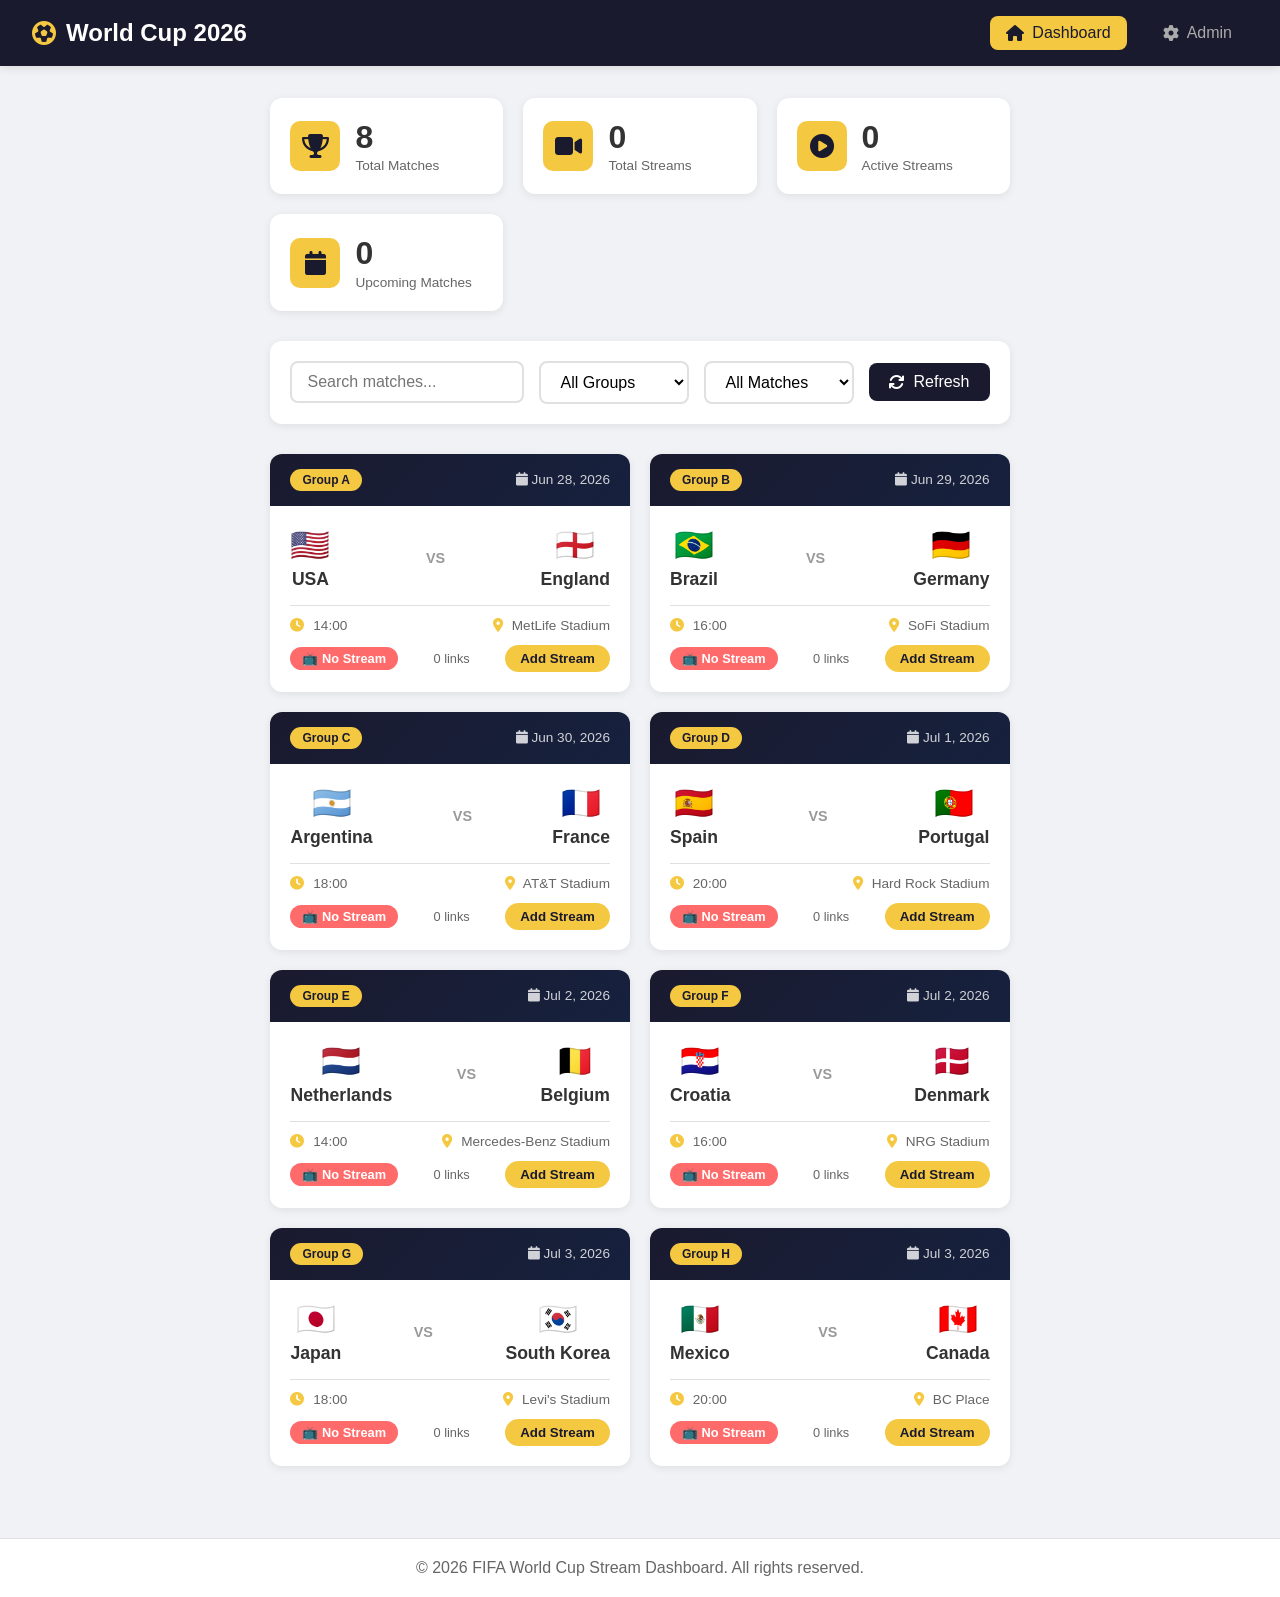
==== admin.html @ a696808f "Add admin dashboard HTML structure" ====
<!DOCTYPE html>
<html lang="en">
<head>
    <meta charset="UTF-8">
    <meta name="viewport" content="width=device-width, initial-scale=1.0">
    <title>FIFA World Cup 2026 - Stream Dashboard</title>
    <link rel="stylesheet" href="styles.css">
    <link rel="stylesheet" href="https://cdnjs.cloudflare.com/ajax/libs/font-awesome/6.4.0/css/all.min.css">
</head>
<body>
    <!-- Navigation -->
    <nav class="navbar">
        <div class="nav-container">
            <div class="nav-logo">
                <i class="fas fa-futbol"></i>
                <span>World Cup 2026</span>
            </div>
            <div class="nav-links">
                <a href="index.html" class="active"><i class="fas fa-home"></i> Dashboard</a>
                <a href="admin.html"><i class="fas fa-cog"></i> Admin</a>
            </div>
        </div>
    </nav>

    <!-- Main Content -->
    <div class="container">
        <!-- Stats Section -->
        <section class="stats-section">
            <div class="stat-card">
                <div class="stat-icon"><i class="fas fa-trophy"></i></div>
                <div class="stat-info">
                    <span class="stat-number" id="totalGames">0</span>
                    <span class="stat-label">Total Matches</span>
                </div>
            </div>
            <div class="stat-card">
                <div class="stat-icon"><i class="fas fa-video"></i></div>
                <div class="stat-info">
                    <span class="stat-number" id="totalStreams">0</span>
                    <span class="stat-label">Total Streams</span>
                </div>
            </div>
            <div class="stat-card">
                <div class="stat-icon"><i class="fas fa-play-circle"></i></div>
                <div class="stat-info">
                    <span class="stat-number" id="activeStreams">0</span>
                    <span class="stat-label">Active Streams</span>
                </div>
            </div>
            <div class="stat-card">
                <div class="stat-icon"><i class="fas fa-calendar"></i></div>
                <div class="stat-info">
                    <span class="stat-number" id="upcomingMatches">0</span>
                    <span class="stat-label">Upcoming Matches</span>
                </div>
            </div>
        </section>

        <!-- Filter Section -->
        <section class="filter-section">
            <div class="filter-container">
                <input type="text" id="searchInput" placeholder="Search matches..." class="search-input">
                <select id="groupFilter" class="filter-select">
                    <option value="all">All Groups</option>
                    <option value="Group A">Group A</option>
                    <option value="Group B">Group B</option>
                    <option value="Group C">Group C</option>
                    <option value="Group D">Group D</option>
                </select>
                <select id="streamFilter" class="filter-select">
                    <option value="all">All Matches</option>
                    <option value="has">Has Stream</option>
                    <option value="no">No Stream</option>
                </select>
                <button id="refreshBtn" class="refresh-btn">
                    <i class="fas fa-sync"></i> Refresh
                </button>
            </div>
        </section>

        <!-- Matches Grid -->
        <section class="matches-section">
            <div class="matches-grid" id="matchesGrid">
                <!-- Matches will be rendered here -->
            </div>
        </section>
    </div>

    <!-- Footer -->
    <footer class="footer">
        <p>&copy; 2026 FIFA World Cup Stream Dashboard. All rights reserved.</p>
    </footer>

    <!-- Modal for Stream Links -->
    <div class="modal" id="streamModal">
        <div class="modal-content">
            <div class="modal-header">
                <h2 id="modalTitle">Match Streams</h2>
                <button class="modal-close" onclick="closeModal()">&times;</button>
            </div>
            <div class="modal-body" id="modalBody">
                <!-- Stream links will be rendered here -->
            </div>
        </div>
    </div>

    <script src="script.js"></script>
</body>
</html>
---- styles.css ----
/* Reset & Base */
* {
    margin: 0;
    padding: 0;
    box-sizing: border-box;
}

body {
    font-family: 'Segoe UI', Tahoma, Geneva, Verdana, sans-serif;
    background: #f0f2f5;
    color: #333;
    min-height: 100vh;
    display: flex;
    flex-direction: column;
}

/* Navigation */
.navbar {
    background: #1a1a2e;
    color: white;
    padding: 1rem 2rem;
    box-shadow: 0 2px 10px rgba(0,0,0,0.1);
    position: sticky;
    top: 0;
    z-index: 1000;
}

.nav-container {
    max-width: 1400px;
    margin: 0 auto;
    display: flex;
    justify-content: space-between;
    align-items: center;
}

.nav-logo {
    font-size: 1.5rem;
    font-weight: bold;
    display: flex;
    align-items: center;
    gap: 10px;
}

.nav-logo i {
    color: #f5c842;
}

.nav-links {
    display: flex;
    gap: 20px;
}

.nav-links a {
    color: #aaa;
    text-decoration: none;
    padding: 8px 16px;
    border-radius: 8px;
    transition: all 0.3s;
    display: flex;
    align-items: center;
    gap: 8px;
}

.nav-links a:hover {
    background: rgba(255,255,255,0.1);
    color: white;
}

.nav-links a.active {
    background: #f5c842;
    color: #1a1a2e;
}

/* Container */
.container {
    max-width: 1400px;
    margin: 0 auto;
    padding: 2rem;
    flex: 1;
}

/* Stats Section */
.stats-section {
    display: grid;
    grid-template-columns: repeat(auto-fit, minmax(200px, 1fr));
    gap: 20px;
    margin-bottom: 30px;
}

.stat-card {
    background: white;
    border-radius: 12px;
    padding: 20px;
    display: flex;
    align-items: center;
    gap: 15px;
    box-shadow: 0 2px 8px rgba(0,0,0,0.08);
    transition: transform 0.3s;
}

.stat-card:hover {
    transform: translateY(-5px);
}

.stat-icon {
    width: 50px;
    height: 50px;
    background: #f5c842;
    border-radius: 10px;
    display: flex;
    align-items: center;
    justify-content: center;
    font-size: 1.5rem;
    color: #1a1a2e;
}

.stat-info {
    flex: 1;
}

.stat-number {
    font-size: 2rem;
    font-weight: bold;
    display: block;
    line-height: 1.2;
}

.stat-label {
    color: #666;
    font-size: 0.85rem;
}

/* Filter Section */
.filter-section {
    background: white;
    border-radius: 12px;
    padding: 20px;
    margin-bottom: 30px;
    box-shadow: 0 2px 8px rgba(0,0,0,0.08);
}

.filter-container {
    display: flex;
    gap: 15px;
    flex-wrap: wrap;
    align-items: center;
}

.search-input {
    flex: 1;
    min-width: 200px;
    padding: 10px 15px;
    border: 2px solid #e0e0e0;
    border-radius: 8px;
    font-size: 1rem;
    transition: border-color 0.3s;
}

.search-input:focus {
    outline: none;
    border-color: #f5c842;
}

.filter-select {
    padding: 10px 15px;
    border: 2px solid #e0e0e0;
    border-radius: 8px;
    font-size: 1rem;
    background: white;
    min-width: 150px;
}

.refresh-btn {
    background: #1a1a2e;
    color: white;
    border: none;
    padding: 10px 20px;
    border-radius: 8px;
    cursor: pointer;
    font-size: 1rem;
    transition: all 0.3s;
    display: flex;
    align-items: center;
    gap: 8px;
}

.refresh-btn:hover {
    background: #2a2a4e;
}

/* Matches Grid */
.matches-section {
    margin-top: 20px;
}

.matches-grid {
    display: grid;
    grid-template-columns: repeat(auto-fill, minmax(300px, 1fr));
    gap: 20px;
}

.match-card {
    background: white;
    border-radius: 12px;
    overflow: hidden;
    box-shadow: 0 2px 8px rgba(0,0,0,0.08);
    transition: all 0.3s;
    cursor: pointer;
}

.match-card:hover {
    transform: translateY(-5px);
    box-shadow: 0 8px 25px rgba(0,0,0,0.15);
}

.match-card-header {
    padding: 15px 20px;
    background: linear-gradient(135deg, #1a1a2e, #16213e);
    color: white;
    display: flex;
    justify-content: space-between;
    align-items: center;
}

.match-card-header .group-badge {
    background: #f5c842;
    color: #1a1a2e;
    padding: 4px 12px;
    border-radius: 20px;
    font-size: 0.75rem;
    font-weight: bold;
}

.match-card-body {
    padding: 20px;
}

.match-teams {
    display: flex;
    justify-content: space-between;
    align-items: center;
    margin-bottom: 15px;
}

.team {
    display: flex;
    flex-direction: column;
    align-items: center;
    gap: 5px;
}

.team .team-name {
    font-weight: bold;
    font-size: 1.1rem;
}

.team .team-flag {
    font-size: 2rem;
}

.match-vs {
    font-weight: bold;
    color: #999;
    font-size: 0.9rem;
}

.match-info {
    display: flex;
    justify-content: space-between;
    color: #666;
    font-size: 0.85rem;
    padding-top: 12px;
    border-top: 1px solid #e0e0e0;
}

.match-info i {
    margin-right: 5px;
    color: #f5c842;
}

.match-stream-status {
    margin-top: 12px;
    display: flex;
    justify-content: space-between;
    align-items: center;
}

.stream-badge {
    padding: 4px 12px;
    border-radius: 20px;
    font-size: 0.8rem;
    font-weight: bold;
}

.stream-badge.has-stream {
    background: #4caf50;
    color: white;
}

.stream-badge.no-stream {
    background: #ff6b6b;
    color: white;
}

.stream-count {
    color: #666;
    font-size: 0.8rem;
}

.watch-btn {
    background: #f5c842;
    color: #1a1a2e;
    border: none;
    padding: 6px 15px;
    border-radius: 20px;
    font-weight: bold;
    cursor: pointer;
    transition: all 0.3s;
}

.watch-btn:hover {
    transform: scale(1.05);
    background: #e6b832;
}

/* Modal */
.modal {
    display: none;
    position: fixed;
    top: 0;
    left: 0;
    width: 100%;
    height: 100%;
    background: rgba(0,0,0,0.7);
    z-index: 2000;
    justify-content: center;
    align-items: center;
    animation: fadeIn 0.3s;
}

.modal.active {
    display: flex;
}

.modal-content {
    background: white;
    border-radius: 16px;
    max-width: 600px;
    width: 90%;
    max-height: 80vh;
    overflow-y: auto;
    animation: slideUp 0.3s;
}

.modal-large {
    max-width: 800px;
}

.modal-header {
    padding: 20px 25px;
    border-bottom: 1px solid #e0e0e0;
    display: flex;
    justify-content: space-between;
    align-items: center;
    position: sticky;
    top: 0;
    background: white;
    z-index: 1;
}

.modal-header h2 {
    font-size: 1.3rem;
}

.modal-close {
    background: none;
    border: none;
    font-size: 2rem;
    cursor: pointer;
    color: #999;
    transition: color 0.3s;
}

.modal-close:hover {
    color: #333;
}

.modal-body {
    padding: 25px;
}

/* Stream Links in Modal */
.stream-link-item {
    display: flex;
    justify-content: space-between;
    align-items: center;
    padding: 12px 15px;
    background: #f8f9fa;
    border-radius: 8px;
    margin-bottom: 10px;
    border-left: 4px solid #f5c842;
}

.stream-link-item .link-info {
    flex: 1;
}

.stream-link-item .link-url {
    font-size: 0.9rem;
    word-break: break-all;
    color: #333;
}

.stream-link-item .link-label {
    font-size: 0.8rem;
    color: #666;
}

.stream-link-item .link-actions {
    display: flex;
    gap: 8px;
}

.stream-link-btn {
    padding: 6px 12px;
    border: none;
    border-radius: 6px;
    cursor: pointer;
    font-size: 0.8rem;
    transition: all 0.3s;
}

.btn-watch {
    background: #4caf50;
    color: white;
}

.btn-watch:hover {
    background: #45a049;
}

.btn-remove {
    background: #ff6b6b;
    color: white;
}

.btn-remove:hover {
    background: #e55555;
}

/* Admin Specific */
.admin-header {
    background: white;
    border-radius: 12px;
    padding: 30px;
    margin-bottom: 30px;
    box-shadow: 0 2px 8px rgba(0,0,0,0.08);
}

.admin-header h1 {
    margin-bottom: 8px;
}

.admin-header p {
    color: #666;
}

.admin-actions {
    display: flex;
    gap: 15px;
    flex-wrap: wrap;
    margin-bottom: 30px;
}

.admin-btn {
    padding: 12px 24px;
    border: none;
    border-radius: 8px;
    cursor: pointer;
    font-weight: bold;
    transition: all 0.3s;
    display: flex;
    align-items: center;
    gap: 8px;
}

.admin-btn:hover {
    transform: translateY(-2px);
}

.export-btn {
    background: #4caf50;
    color: white;
}

.import-btn {
    background: #2196f3;
    color: white;
}

.reset-btn {
    background: #ff6b6b;
    color: white;
}

.admin-matches {
    background: white;
    border-radius: 12px;
    padding: 25px;
    box-shadow: 0 2px 8px rgba(0,0,0,0.08);
}

.admin-matches h2 {
    margin-bottom: 20px;
}

.admin-match-item {
    display: flex;
    justify-content: space-between;
    align-items: center;
    padding: 15px;
    border-bottom: 1px solid #e0e0e0;
    transition: background 0.3s;
}

.admin-match-item:hover {
    background: #f8f9fa;
}

.admin-match-info {
    display: flex;
    align-items: center;
    gap: 20px;
    flex-wrap: wrap;
}

.admin-match-teams {
    font-weight: bold;
    font-size: 1.05rem;
}

.admin-match-meta {
    color: #666;
    font-size: 0.85rem;
    display: flex;
    gap: 15px;
}

.admin-match-streams {
    display: flex;
    align-items: center;
    gap: 15px;
}

.admin-stream-badge {
    padding: 4px 12px;
    border-radius: 20px;
    font-size: 0.8rem;
    font-weight: bold;
}

.admin-stream-badge.has {
    background: #4caf50;
    color: white;
}

.admin-stream-badge.none {
    background: #ff6b6b;
    color: white;
}

.admin-edit-btn {
    background: #f5c842;
    color: #1a1a2e;
    border: none;
    padding: 8px 16px;
    border-radius: 6px;
    cursor: pointer;
    font-weight: bold;
    transition: all 0.3s;
}

.admin-edit-btn:hover {
    transform: scale(1.05);
}

/* Edit Form */
.edit-form {
    display: flex;
    flex-direction: column;
    gap: 20px;
}

.edit-form .form-group {
    display: flex;
    flex-direction: column;
    gap: 8px;
}

.edit-form label {
    font-weight: bold;
    color: #333;
}

.edit-form input {
    padding: 10px 15px;
    border: 2px solid #e0e0e0;
    border-radius: 8px;
    font-size: 1rem;
}

.edit-form input:focus {
    outline: none;
    border-color: #f5c842;
}

.edit-form .stream-list {
    display: flex;
    flex-direction: column;
    gap: 8px;
}

.edit-form .add-stream {
    display: flex;
    gap: 10px;
}

.edit-form .add-stream input {
    flex: 1;
}

.edit-form .add-stream button {
    padding: 10px 20px;
    background: #4caf50;
    color: white;
    border: none;
    border-radius: 8px;
    cursor: pointer;
    font-weight: bold;
}

.edit-form .add-stream button:hover {
    background: #45a049;
}

/* Footer */
.footer {
    text-align: center;
    padding: 20px;
    color: #666;
    border-top: 1px solid #e0e0e0;
    background: white;
    margin-top: 40px;
}

/* Animations */
@keyframes fadeIn {
    from { opacity: 0; }
    to { opacity: 1; }
}

@keyframes slideUp {
    from { transform: translateY(50px); opacity: 0; }
    to { transform: translateY(0); opacity: 1; }
}

/* Empty State */
.empty-state {
    text-align: center;
    padding: 60px 20px;
    color: #999;
}

.empty-state i {
    font-size: 4rem;
    margin-bottom: 20px;
}

/* Responsive */
@media (max-width: 768px) {
    .nav-container {
        flex-direction: column;
        gap: 10px;
    }
    
    .stats-section {
        grid-template-columns: repeat(2, 1fr);
    }
    
    .filter-container {
        flex-direction: column;
    }
    
    .search-input, .filter-select {
        width: 100%;
    }
    
    .matches-grid {
        grid-template-columns: 1fr;
    }
    
    .admin-match-item {
        flex-direction: column;
        gap: 10px;
        align-items: flex-start;
    }
    
    .admin-match-streams {
        width: 100%;
        justify-content: space-between;
    }
}

@media (max-width: 480px) {
    .stats-section {
        grid-template-columns: 1fr;
    }
    
    .container {
        padding: 1rem;
    }
}
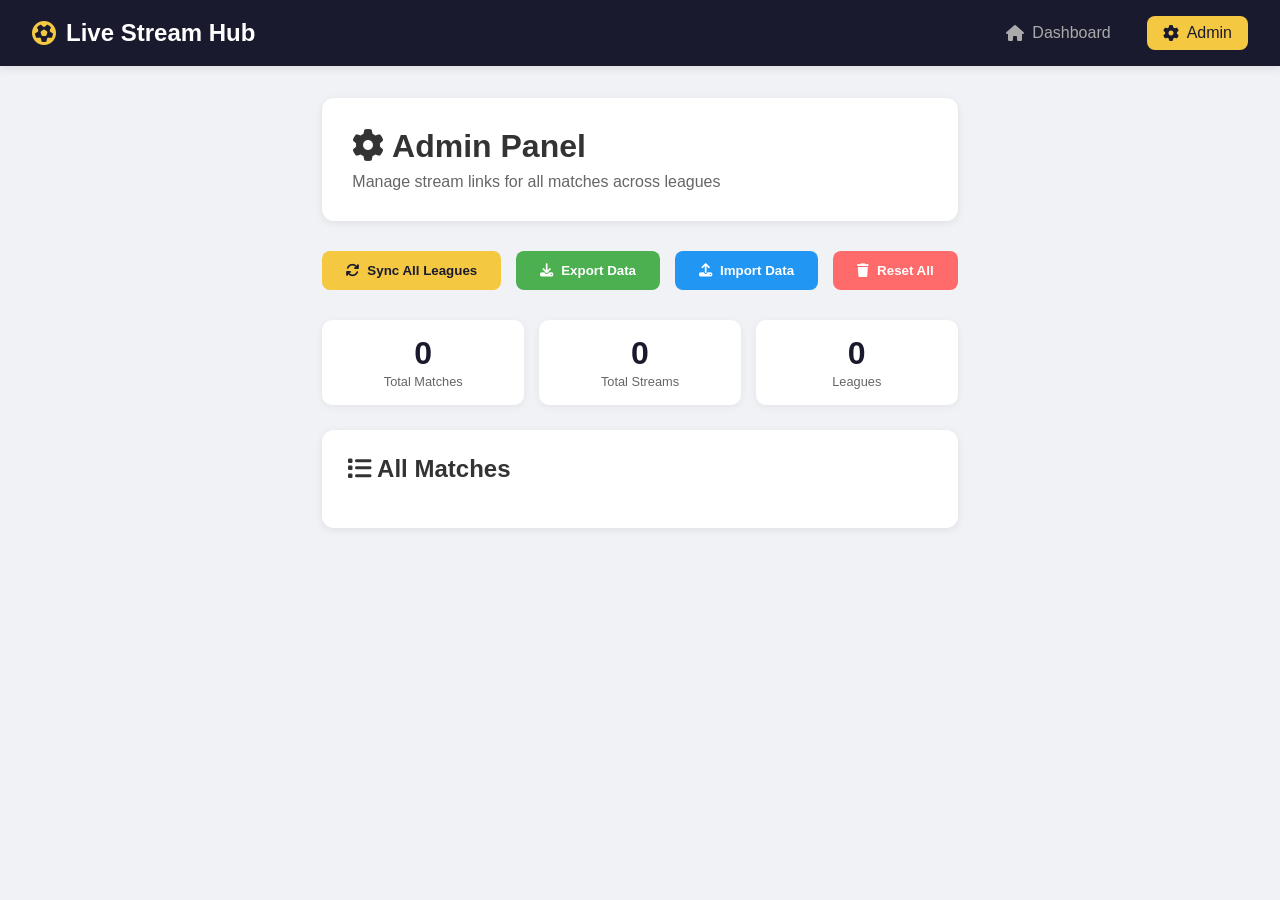
==== commit 82e65768: "Update admin panel title and content" ====
--- a/admin.html
+++ b/admin.html
@@ -3,104 +3,74 @@
 <head>
     <meta charset="UTF-8">
     <meta name="viewport" content="width=device-width, initial-scale=1.0">
-    <title>FIFA World Cup 2026 - Stream Dashboard</title>
+    <title>Admin Panel - Stream Manager</title>
     <link rel="stylesheet" href="styles.css">
     <link rel="stylesheet" href="https://cdnjs.cloudflare.com/ajax/libs/font-awesome/6.4.0/css/all.min.css">
 </head>
 <body>
-    <!-- Navigation -->
     <nav class="navbar">
         <div class="nav-container">
             <div class="nav-logo">
                 <i class="fas fa-futbol"></i>
-                <span>World Cup 2026</span>
+                <span>Live Stream Hub</span>
             </div>
             <div class="nav-links">
-                <a href="index.html" class="active"><i class="fas fa-home"></i> Dashboard</a>
-                <a href="admin.html"><i class="fas fa-cog"></i> Admin</a>
+                <a href="index.html"><i class="fas fa-home"></i> Dashboard</a>
+                <a href="admin.html" class="active"><i class="fas fa-cog"></i> Admin</a>
             </div>
         </div>
     </nav>
 
-    <!-- Main Content -->
     <div class="container">
-        <!-- Stats Section -->
-        <section class="stats-section">
-            <div class="stat-card">
-                <div class="stat-icon"><i class="fas fa-trophy"></i></div>
-                <div class="stat-info">
-                    <span class="stat-number" id="totalGames">0</span>
-                    <span class="stat-label">Total Matches</span>
-                </div>
+        <div class="admin-header">
+            <h1><i class="fas fa-cog"></i> Admin Panel</h1>
+            <p>Manage stream links for all matches across leagues</p>
+        </div>
+
+        <div class="admin-actions">
+            <button onclick="syncAllLeagues()" class="admin-btn sync-btn">
+                <i class="fas fa-sync"></i> Sync All Leagues
+            </button>
+            <button onclick="exportData()" class="admin-btn export-btn">
+                <i class="fas fa-download"></i> Export Data
+            </button>
+            <button onclick="importData()" class="admin-btn import-btn">
+                <i class="fas fa-upload"></i> Import Data
+            </button>
+            <button onclick="resetData()" class="admin-btn reset-btn">
+                <i class="fas fa-trash"></i> Reset All
+            </button>
+        </div>
+
+        <div class="admin-stats">
+            <div class="admin-stat-card">
+                <span class="admin-stat-number" id="adminTotalMatches">0</span>
+                <span class="admin-stat-label">Total Matches</span>
             </div>
-            <div class="stat-card">
-                <div class="stat-icon"><i class="fas fa-video"></i></div>
-                <div class="stat-info">
-                    <span class="stat-number" id="totalStreams">0</span>
-                    <span class="stat-label">Total Streams</span>
-                </div>
+            <div class="admin-stat-card">
+                <span class="admin-stat-number" id="adminTotalStreams">0</span>
+                <span class="admin-stat-label">Total Streams</span>
             </div>
-            <div class="stat-card">
-                <div class="stat-icon"><i class="fas fa-play-circle"></i></div>
-                <div class="stat-info">
-                    <span class="stat-number" id="activeStreams">0</span>
-                    <span class="stat-label">Active Streams</span>
-                </div>
+            <div class="admin-stat-card">
+                <span class="admin-stat-number" id="adminLeagues">0</span>
+                <span class="admin-stat-label">Leagues</span>
             </div>
-            <div class="stat-card">
-                <div class="stat-icon"><i class="fas fa-calendar"></i></div>
-                <div class="stat-info">
-                    <span class="stat-number" id="upcomingMatches">0</span>
-                    <span class="stat-label">Upcoming Matches</span>
-                </div>
-            </div>
-        </section>
+        </div>
 
-        <!-- Filter Section -->
-        <section class="filter-section">
-            <div class="filter-container">
-                <input type="text" id="searchInput" placeholder="Search matches..." class="search-input">
-                <select id="groupFilter" class="filter-select">
-                    <option value="all">All Groups</option>
-                    <option value="Group A">Group A</option>
-                    <option value="Group B">Group B</option>
-                    <option value="Group C">Group C</option>
-                    <option value="Group D">Group D</option>
-                </select>
-                <select id="streamFilter" class="filter-select">
-                    <option value="all">All Matches</option>
-                    <option value="has">Has Stream</option>
-                    <option value="no">No Stream</option>
-                </select>
-                <button id="refreshBtn" class="refresh-btn">
-                    <i class="fas fa-sync"></i> Refresh
-                </button>
-            </div>
-        </section>
-
-        <!-- Matches Grid -->
-        <section class="matches-section">
-            <div class="matches-grid" id="matchesGrid">
-                <!-- Matches will be rendered here -->
-            </div>
+        <section class="admin-matches">
+            <h2><i class="fas fa-list"></i> All Matches</h2>
+            <div id="adminMatchesList"></div>
         </section>
     </div>
 
-    <!-- Footer -->
-    <footer class="footer">
-        <p>&copy; 2026 FIFA World Cup Stream Dashboard. All rights reserved.</p>
-    </footer>
-
-    <!-- Modal for Stream Links -->
-    <div class="modal" id="streamModal">
-        <div class="modal-content">
+    <!-- Edit Modal -->
+    <div class="modal" id="editModal">
+        <div class="modal-content modal-large">
             <div class="modal-header">
-                <h2 id="modalTitle">Match Streams</h2>
-                <button class="modal-close" onclick="closeModal()">&times;</button>
+                <h2 id="editModalTitle">Manage Stream Links</h2>
+                <button class="modal-close" onclick="closeEditModal()">&times;</button>
             </div>
-            <div class="modal-body" id="modalBody">
-                <!-- Stream links will be rendered here -->
-            </div>
+            <div class="modal-body" id="editModalBody"></div>
         </div>
     </div>
 
--- a/styles.css
+++ b/styles.css
@@ -720,3 +720,173 @@
         padding: 1rem;
     }
 }
+
+/* Previous styles remain the same... */
+
+/* League Selector */
+.league-selector {
+    background: white;
+    border-radius: 12px;
+    padding: 15px;
+    margin-bottom: 25px;
+    box-shadow: 0 2px 8px rgba(0,0,0,0.08);
+    overflow-x: auto;
+}
+
+.league-tabs {
+    display: flex;
+    gap: 10px;
+    flex-wrap: nowrap;
+}
+
+.league-tab {
+    padding: 10px 20px;
+    border: none;
+    border-radius: 8px;
+    background: #f0f2f5;
+    color: #666;
+    cursor: pointer;
+    font-weight: 600;
+    transition: all 0.3s;
+    white-space: nowrap;
+    display: flex;
+    align-items: center;
+    gap: 8px;
+}
+
+.league-tab:hover {
+    background: #e0e0e0;
+    transform: translateY(-2px);
+}
+
+.league-tab.active {
+    background: #1a1a2e;
+    color: white;
+}
+
+/* Loading Spinner */
+.loading-spinner {
+    text-align: center;
+    padding: 60px 20px;
+    grid-column: 1/-1;
+}
+
+.loading-spinner i {
+    font-size: 3rem;
+    color: #f5c842;
+}
+
+.loading-spinner p {
+    margin-top: 15px;
+    color: #666;
+}
+
+/* Match Card Enhancements */
+.match-card {
+    cursor: pointer;
+    position: relative;
+}
+
+.match-card .live-badge {
+    position: absolute;
+    top: 10px;
+    right: 10px;
+    background: #ff6b6b;
+    color: white;
+    padding: 3px 10px;
+    border-radius: 20px;
+    font-size: 0.7rem;
+    font-weight: bold;
+    animation: pulse 1.5s infinite;
+}
+
+@keyframes pulse {
+    0%, 100% { opacity: 1; }
+    50% { opacity: 0.5; }
+}
+
+.match-card .match-venue {
+    font-size: 0.8rem;
+    color: #888;
+}
+
+/* Admin Stats */
+.admin-stats {
+    display: grid;
+    grid-template-columns: repeat(auto-fit, minmax(150px, 1fr));
+    gap: 15px;
+    margin-bottom: 25px;
+}
+
+.admin-stat-card {
+    background: white;
+    border-radius: 10px;
+    padding: 15px 20px;
+    text-align: center;
+    box-shadow: 0 2px 8px rgba(0,0,0,0.06);
+}
+
+.admin-stat-number {
+    font-size: 2rem;
+    font-weight: bold;
+    color: #1a1a2e;
+    display: block;
+}
+
+.admin-stat-label {
+    color: #666;
+    font-size: 0.8rem;
+}
+
+.sync-btn {
+    background: #f5c842;
+    color: #1a1a2e;
+}
+
+.sync-btn:hover {
+    background: #e6b832;
+}
+
+/* Stream Link Quality Badge */
+.stream-quality {
+    display: inline-block;
+    padding: 2px 8px;
+    border-radius: 10px;
+    font-size: 0.7rem;
+    font-weight: bold;
+    margin-left: 8px;
+}
+
+.stream-quality.hd {
+    background: #4caf50;
+    color: white;
+}
+
+.stream-quality.sd {
+    background: #ff9800;
+    color: white;
+}
+
+/* Responsive Enhancements */
+@media (max-width: 768px) {
+    .league-tabs {
+        flex-wrap: wrap;
+    }
+    
+    .league-tab {
+        flex: 1;
+        justify-content: center;
+        font-size: 0.8rem;
+        padding: 8px 12px;
+    }
+    
+    .admin-stats {
+        grid-template-columns: repeat(3, 1fr);
+    }
+}
+
+@media (max-width: 480px) {
+    .admin-stats {
+        grid-template-columns: 1fr;
+    }
+}
